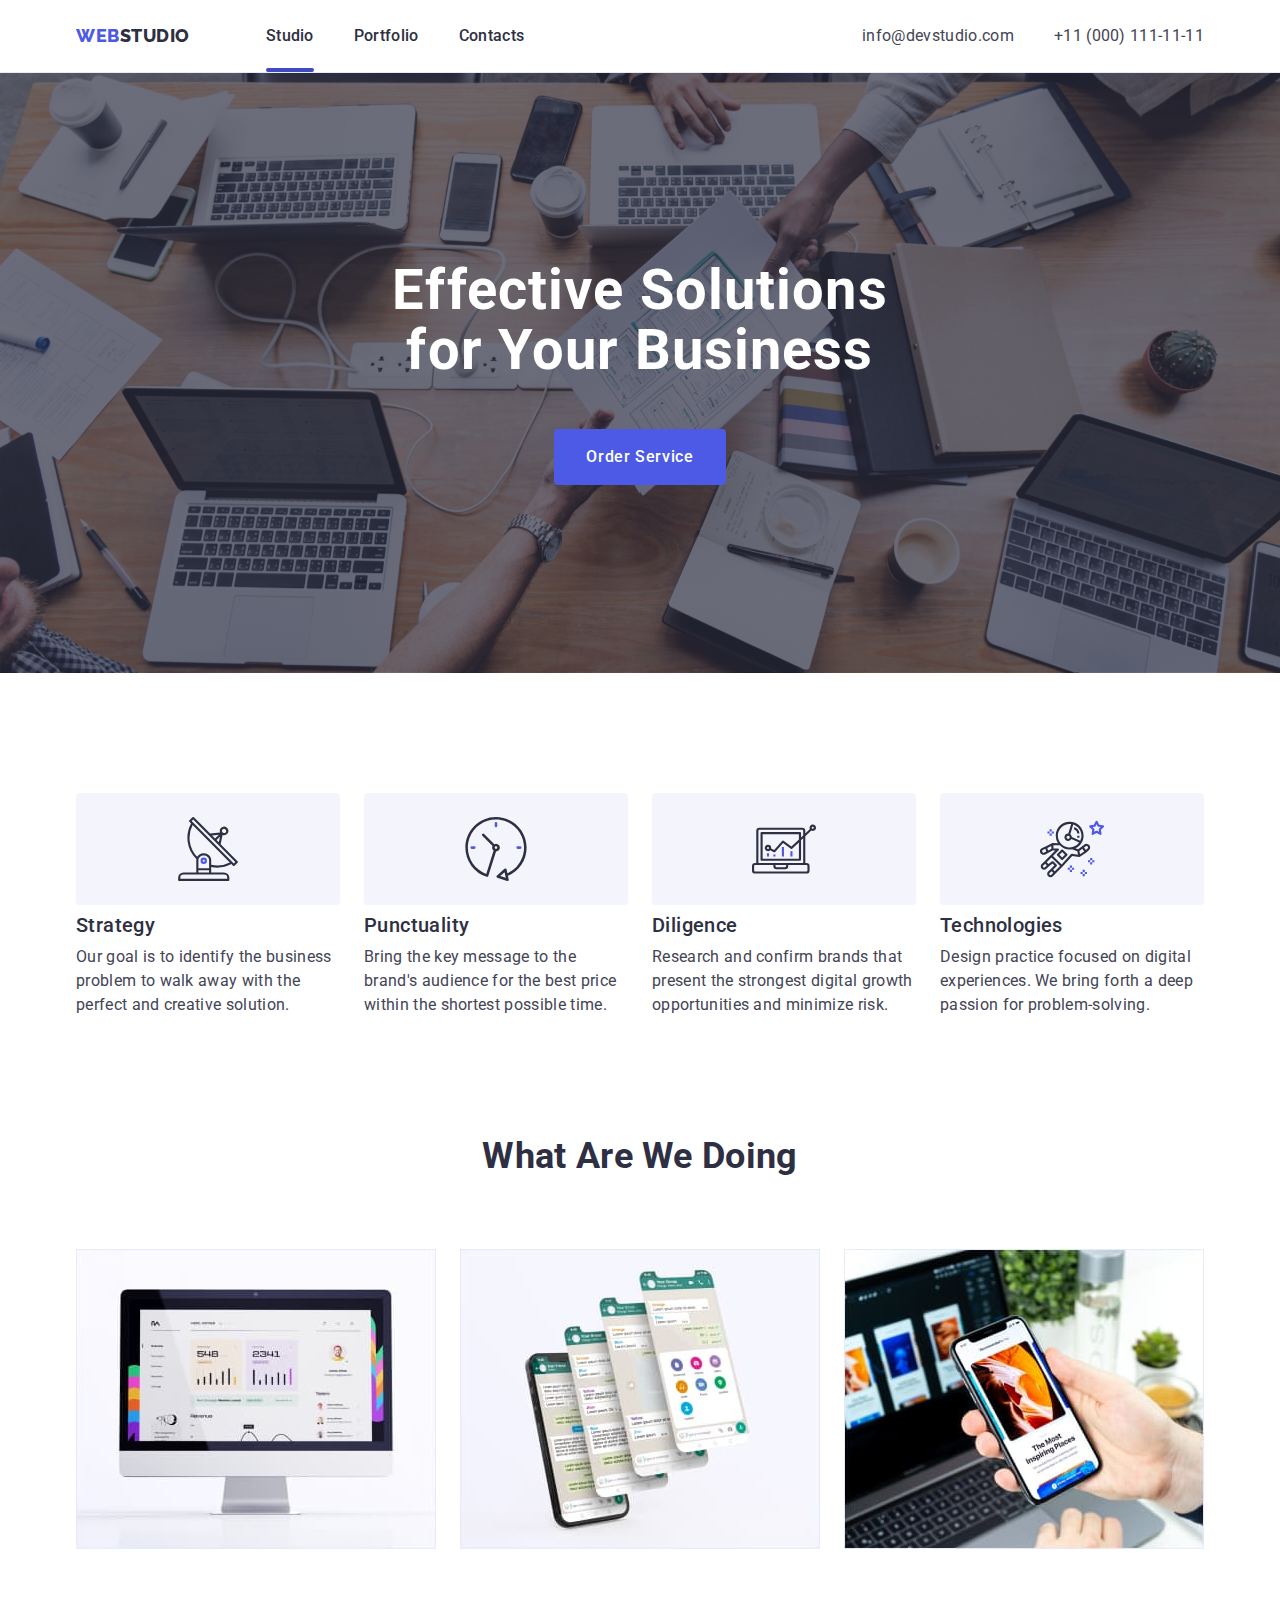
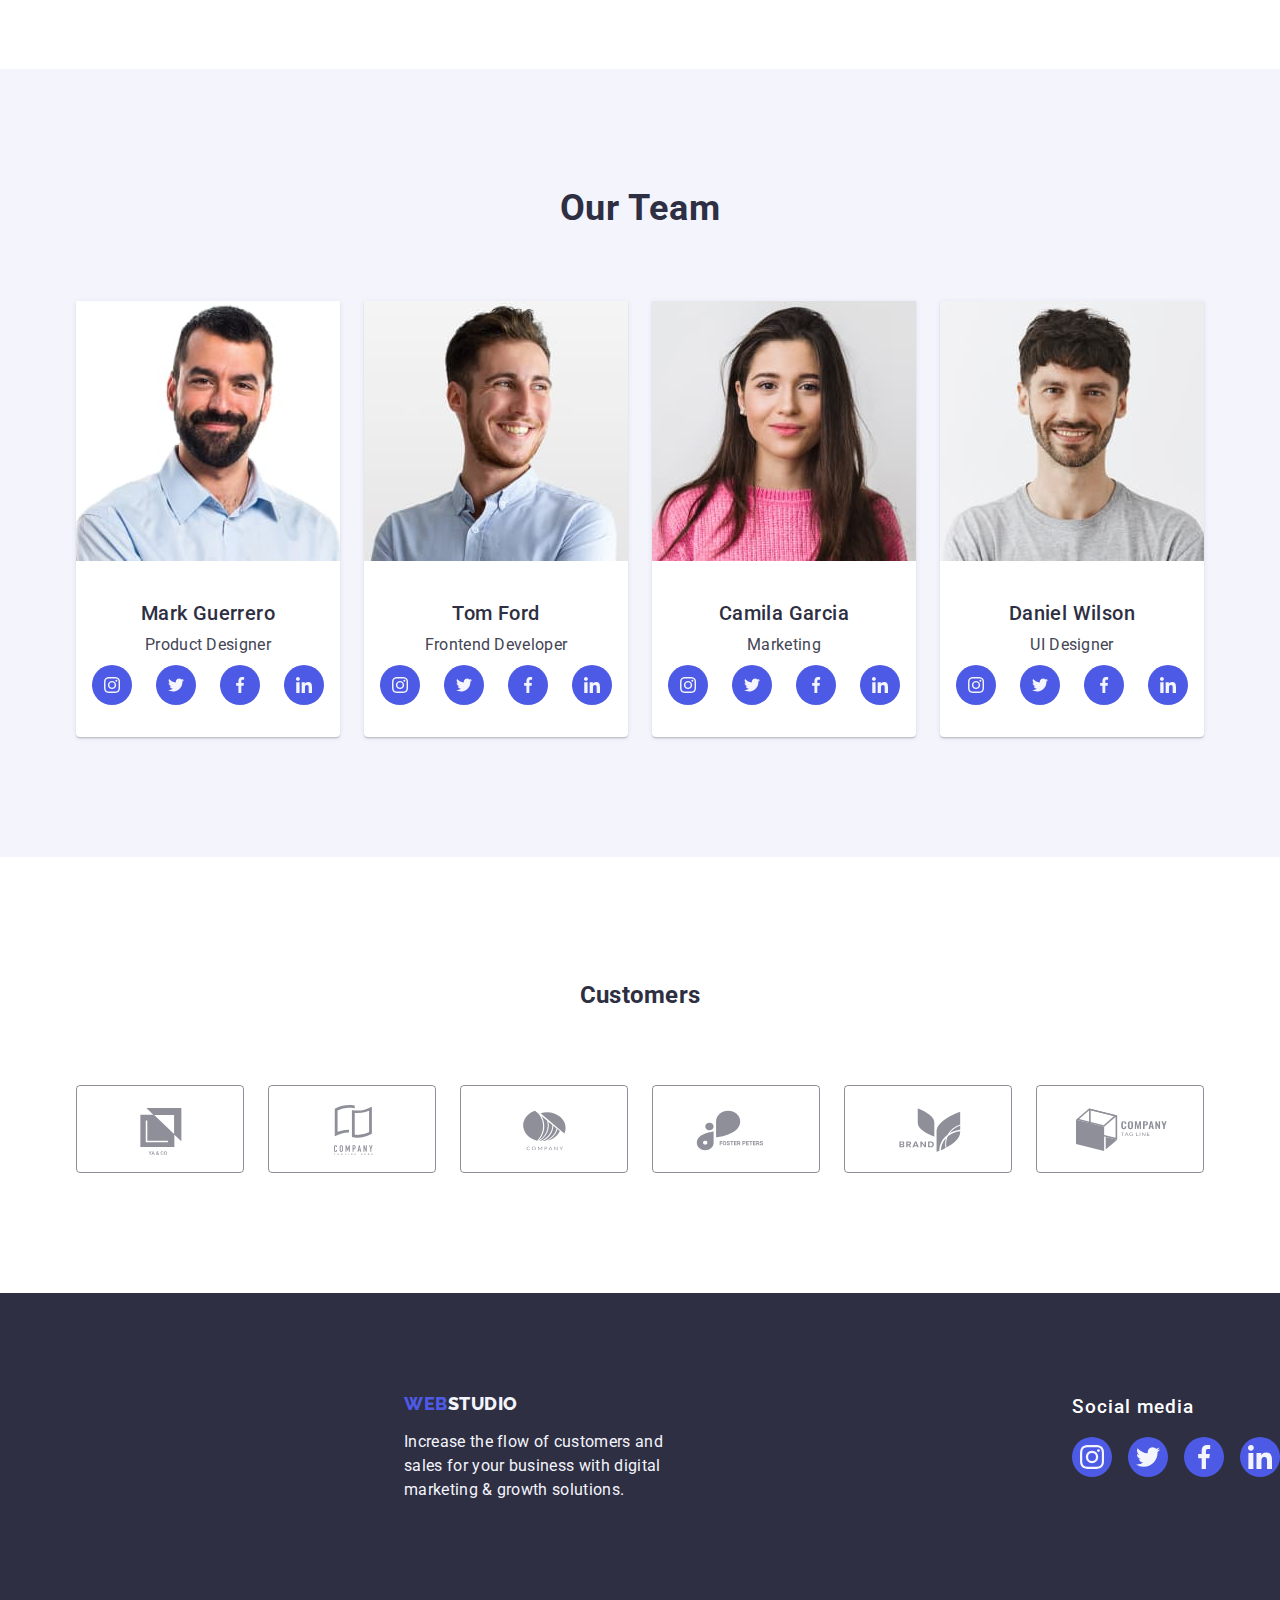
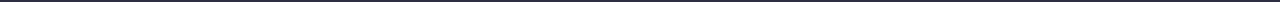
==== index.html @ 5b14f2aa "change px" ====
<!DOCTYPE html>
<html lang="en">
  <head>
    <meta charset="UTF-8" />
    <meta http-equiv="X-UA-Compatible" content="IE=edge" />
    <meta name="viewport" content="width=device-width, initial-scale=1.0" />
    <title>WebStudio</title>

    <!-- Fonts -->
    <link rel="preconnect" href="https://fonts.googleapis.com" />
    <link rel="preconnect" href="https://fonts.gstatic.com" crossorigin />
    <link
      href="https://fonts.googleapis.com/css2?family=Raleway:wght@800&family=Roboto:wght@400;500;700&display=swap"
      rel="stylesheet" />

    <!-- Normalize -->
    <link
      rel="stylesheet"
      href="https://cdn.jsdelivr.net/npm/modern-normalize@2.0.0/modern-normalize.min.css" />

    <!-- Styles -->
    <link rel="stylesheet" href="./css/slyles.css" />
  </head>
  <body>
    <!-- Header -->
    <header class="header">
      <div class="container header-container">
        <nav class="nav-container">
          <a class="link logo web logo-container" href="./index.html"
            >Web<span class="dark-studio">Studio</span></a
          >
          <ul class="list nav-list-container">
            <li>
              <a class="link nav-list active" href="./index.html">Studio</a>
            </li>
            <li>
              <a class="link nav-list" href="./portfolio.html">Portfolio</a>
            </li>
            <li><a class="link nav-list" href="">Contacts</a></li>
          </ul>
        </nav>
        <address class="adress">
          <ul class="list adress-container">
            <li>
              <a class="link adress-list" href="mailto:info@devstudio.com"
                >info@devstudio.com</a
              >
            </li>
            <li>
              <a class="link adress-list" href="tel:+110001111111"
                >+11 (000) 111-11-11</a
              >
            </li>
          </ul>
        </address>
      </div>
    </header>

    <main>
      <!-- Section hero -->
      <section class="hero">
        <div class="container">
          <h1 class="hero-title">Effective Solutions for Your Business</h1>
          <button class="hero-btn" type="button" data-modal-open>
            Order Service
          </button>
        </div>
      </section>

      <!-- Section future -->
      <section class="section">
        <div class="container">
          <h2 class="visually-hidden">Future</h2>
          <ul class="list card-future">
            <li class="card-future-item">
              <div class="future-container-icon">
                <svg class="future-icon" width="64px" height="64px">
                  <use href="./images/icons.svg#icon-antenna"></use>
                </svg>
              </div>
              <h3 class="title-section">Strategy</h3>
              <p class="text-future">
                Our goal is to identify the business problem to walk away with
                the perfect and creative solution.
              </p>
            </li>
            <li class="card-future-item">
              <div class="future-container-icon">
                <svg class="future-icon" width="64px" height="64px">
                  <use href="./images/icons.svg#icon-clock"></use>
                </svg>
              </div>
              <h3 class="title-section">Punctuality</h3>
              <p class="text-future">
                Bring the key message to the brand's audience for the best price
                within the shortest possible time.
              </p>
            </li>
            <li class="card-future-item">
              <div class="future-container-icon">
                <svg class="future-icon" width="64px" height="64px">
                  <use href="./images/icons.svg#icon-diagram"></use>
                </svg>
              </div>
              <h3 class="title-section">Diligence</h3>
              <p class="text-future">
                Research and confirm brands that present the strongest digital
                growth opportunities and minimize risk.
              </p>
            </li>
            <li class="card-future-item">
              <div class="future-container-icon">
                <svg class="future-icon" width="64px" height="64px">
                  <use href="./images/icons.svg#icon-astronaut"></use>
                </svg>
              </div>
              <h3 class="title-section">Technologies</h3>
              <p class="text-future">
                Design practice focused on digital experiences. We bring forth a
                deep passion for problem-solving.
              </p>
            </li>
          </ul>
        </div>
      </section>

      <!-- Section what are we doing-->
      <section class="section section-do">
        <div class="container">
          <h2 class="title-block">What are we doing</h2>
          <ul class="list card-do">
            <li class="card-do-item">
              <img
                src="./images/what/rectan.jpg"
                alt="Laptop"
                width="360"
                height="300" />
            </li>
            <li class="card-do-item">
              <img
                src="./images/what/phone.jpg"
                alt="Phone app"
                width="360"
                height="300" />
            </li>
            <li class="card-do-item">
              <img
                src="./images/what/sync.jpg"
                alt="Synchronization between phone and laptop"
                width="360"
                height="300" />
            </li>
          </ul>
        </div>
      </section>

      <!-- Section team -->
      <section class="team section">
        <div class="container">
          <h2 class="title-block title-team">Our Team</h2>
          <ul class="list list-team card-team">
            <li class="list-title card-team-item">
              <img
                src="./images/team/mark.jpg"
                alt="Mark Guerrero"
                width="264"
                height="260" />
              <div class="team-container">
                <h3 class="title-section title-team">Mark Guerrero</h3>
                <p class="text-team">Product Designer</p>
                <!-- Social block for section team -->
                <ul class="list-team-social list">
                  <li>
                    <a class="social-link link" href=""
                      ><svg class="social-icon" width="16px" height="16px">
                        <use
                          href="./images/icons.svg#icon-instagram"></use></svg
                    ></a>
                  </li>
                  <li>
                    <a class="social-link link" href=""
                      ><svg class="social-icon" width="16px" height="16px">
                        <use href="./images/icons.svg#icon-twitter"></use></svg
                    ></a>
                  </li>
                  <li>
                    <a class="social-link link" href=""
                      ><svg class="social-icon" width="16px" height="16px">
                        <use href="./images/icons.svg#icon-facebook"></use></svg
                    ></a>
                  </li>
                  <li>
                    <a class="social-link link" href=""
                      ><svg class="social-icon" width="16px" height="16px">
                        <use href="./images/icons.svg#icon-linkedin"></use></svg
                    ></a>
                  </li>
                </ul>
                <!-- End of cocial block -->
              </div>
            </li>
            <li class="list-title card-team-item">
              <img
                src="./images/team/tom.jpg"
                alt="Tom Ford"
                width="264"
                height="260" />
              <div class="team-container">
                <h3 class="title-section title-team">Tom Ford</h3>
                <p class="text-team">Frontend Developer</p>
                <ul class="list-team-social list">
                  <li>
                    <a class="social-link link" href=""
                      ><svg class="social-icon" width="16px" height="16px">
                        <use
                          href="./images/icons.svg#icon-instagram"></use></svg
                    ></a>
                  </li>
                  <li>
                    <a class="social-link link" href=""
                      ><svg class="social-icon" width="16px" height="16px">
                        <use href="./images/icons.svg#icon-twitter"></use></svg
                    ></a>
                  </li>
                  <li>
                    <a class="social-link link" href=""
                      ><svg class="social-icon" width="16px" height="16px">
                        <use href="./images/icons.svg#icon-facebook"></use></svg
                    ></a>
                  </li>
                  <li>
                    <a class="social-link link" href=""
                      ><svg class="social-icon" width="16px" height="16px">
                        <use href="./images/icons.svg#icon-linkedin"></use></svg
                    ></a>
                  </li>
                </ul>
              </div>
            </li>
            <li class="list-title card-team-item">
              <img
                src="./images/team/camila.jpg"
                alt="Camila Garcia"
                width="264"
                height="260" />
              <div class="team-container">
                <h3 class="title-section title-team">Camila Garcia</h3>
                <p class="text-team">Marketing</p>
                <ul class="list-team-social list">
                  <li>
                    <a class="social-link link" href=""
                      ><svg class="social-icon" width="16px" height="16px">
                        <use
                          href="./images/icons.svg#icon-instagram"></use></svg
                    ></a>
                  </li>
                  <li>
                    <a class="social-link link" href=""
                      ><svg class="social-icon" width="16px" height="16px">
                        <use href="./images/icons.svg#icon-twitter"></use></svg
                    ></a>
                  </li>
                  <li>
                    <a class="social-link link" href=""
                      ><svg class="social-icon" width="16px" height="16px">
                        <use href="./images/icons.svg#icon-facebook"></use></svg
                    ></a>
                  </li>
                  <li>
                    <a class="social-link link" href=""
                      ><svg class="social-icon" width="16px" height="16px">
                        <use href="./images/icons.svg#icon-linkedin"></use></svg
                    ></a>
                  </li>
                </ul>
              </div>
            </li>
            <li class="list-title card-team-item">
              <img
                src="./images/team/daniel.jpg"
                alt="Daniel Wilson"
                width="264"
                height="260" />
              <div class="team-container">
                <h3 class="title-section title-team">Daniel Wilson</h3>
                <p class="text-team">UI Designer</p>
                <ul class="list-team-social list">
                  <li>
                    <a class="social-link link" href=""
                      ><svg class="social-icon" width="16px" height="16px">
                        <use
                          href="./images/icons.svg#icon-instagram"></use></svg
                    ></a>
                  </li>
                  <li>
                    <a class="social-link link" href=""
                      ><svg class="social-icon" width="16px" height="16px">
                        <use href="./images/icons.svg#icon-twitter"></use></svg
                    ></a>
                  </li>
                  <li>
                    <a class="social-link link" href=""
                      ><svg class="social-icon" width="16px" height="16px">
                        <use href="./images/icons.svg#icon-facebook"></use></svg
                    ></a>
                  </li>
                  <li>
                    <a class="social-link link" href=""
                      ><svg class="social-icon" width="16px" height="16px">
                        <use href="./images/icons.svg#icon-linkedin"></use></svg
                    ></a>
                  </li>
                </ul>
              </div>
            </li>
          </ul>
        </div>
      </section>

      <!-- Section costumers -->
      <section class="section">
        <div class="container">
          <h2 class="title-costumers">Customers</h2>
          <ul class="list-costumers list">
            <li class="costumers-item">
              <a class="costumers-link" href=""
                ><svg class="costumers-icon" width="104" height="56">
                  <use href="./images/icons.svg#icon-logo-1"></use>
                </svg>
              </a>
            </li>
            <li class="costumers-item">
              <a class="costumers-link" href=""
                ><svg class="costumers-icon" width="104px" height="54px">
                  <use href="./images/icons.svg#icon-logo-2"></use>
                </svg>
              </a>
            </li>
            <li class="costumers-item">
              <a class="costumers-link" href=""
                ><svg class="costumers-icon" width="104px" height="54px">
                  <use href="./images/icons.svg#icon-logo-3"></use>
                </svg>
              </a>
            </li>
            <li class="costumers-item">
              <a class="costumers-link" href=""
                ><svg class="costumers-icon" width="104px" height="54px">
                  <use href="./images/icons.svg#icon-logo-4"></use>
                </svg>
              </a>
            </li>
            <li class="costumers-item">
              <a class="costumers-link" href=""
                ><svg class="costumers-icon" width="104px" height="54px">
                  <use href="./images/icons.svg#icon-logo-5"></use>
                </svg>
              </a>
            </li>
            <li class="costumers-item">
              <a class="costumers-link" href=""
                ><svg class="costumers-icon" width="104px" height="54px">
                  <use href="./images/icons.svg#icon-logo-6"></use>
                </svg>
              </a>
            </li>
          </ul>
        </div>
      </section>
    </main>

    <!-- Footer -->
    <footer class="footer">
      <div class="container footer-container">
        <div class="container-nav-footer">
          <a class="link logo web logo-footer" href="./index.html"
            >Web<span class="light-studio">Studio</span></a
          >
          <p class="text-footer">
            Increase the flow of customers and sales for your business with
            digital marketing & growth solutions.
          </p>
        </div>
      </div>
      <div class="social-container">
        <h3 class="text-footer-social">Social media</h3>
        <ul class="footer-social list">
          <li>
            <a class="social-link-footer link" href=""
              ><svg class="social-icon" width="24px" height="24px">
                <use href="./images/icons.svg#icon-instagram"></use></svg
            ></a>
          </li>
          <li>
            <a class="social-link-footer link" href=""
              ><svg class="social-icon" width="24px" height="24px">
                <use href="./images/icons.svg#icon-twitter"></use></svg
            ></a>
          </li>
          <li>
            <a class="social-link-footer link" href=""
              ><svg class="social-icon" width="24px" height="24px">
                <use href="./images/icons.svg#icon-facebook"></use></svg
            ></a>
          </li>
          <li>
            <a class="social-link-footer link" href=""
              ><svg class="social-icon" width="24px" height="24px">
                <use href="./images/icons.svg#icon-linkedin"></use></svg
            ></a>
          </li>
        </ul>
      </div>
    </footer>

    <!-- Modal -->
    <div class="backdrop is-hidden" data-modal>
      <div class="modal">
        <button type="button" class="modal-btn-cl" data-modal-close>
          <svg class="modal-icon" width="24px" height="24px">
            <use
              href="./images/icons.svg#icon-close-black"
              class="icon-par"></use>
          </svg>
        </button>
        <ul>
          <li>
            <p>Name</p>
          </li>
          <li>
            <button class="input btn-name-modal">
              <svg class="modal-name-icon" width="18px" height="18px">
                <use href="./images/icons.svg#icon-person-black"></use>
              </svg>
            </button>
          </li>
        </ul>
      </div>
    </div>

    <script src="./js/modal.js"></script>
  </body>
</html>
---- css/slyles.css ----
/**
  |============================
  | General styles
  |============================
*/
:root {
  --bgcl-general: #ffffff;
  --popular-text-cl: #434455;
  --btn-cl: #4d5ae5;
  --btn-bg-cl: #f4f4fd;
  --title-cl: #2e2f42;
  --btn-cl-border: #e7e9fc;
}

body {
  font-family: "Roboto", sans-serif;
  font-style: normal;
  font-weight: 400;
  font-size: 16px;
  line-height: 1.5;
  background-color: var(--bgcl-general);
  letter-spacing: 0.02em;
  color: var(--popular-text-cl);
}
img {
  display: block;
  max-width: 100%;
  height: auto;
}
ul {
  padding-left: 0;
  margin: 0;
}
h1,
h2,
h3,
h4,
h5,
h6,
p {
  margin: 0;
}
.visually-hidden {
  position: absolute;
  width: 1px;
  height: 1px;
  margin: -1px;
  border: 0;
  padding: 0;

  white-space: nowrap;
  clip-path: inset(100%);
  clip: rect(0 0 0 0);
  overflow: hidden;
}

.title-block {
  font-weight: 700;
  font-size: 36px;
  line-height: 1.11;
  text-align: center;
  color: var(--title-cl);
}

.title-section {
  font-weight: 500;
  font-size: 20px;
  line-height: 1.2;
  letter-spacing: 0.02em;
  color: var(--title-cl);
  margin: 0;
}

.link {
  text-decoration: none;
}

.list {
  list-style: none;
}

.logo {
  font-family: "Raleway", sans-serif;
  font-weight: 800;
  font-size: 18px;
  line-height: 1.17;
  letter-spacing: 0.03em;
  text-transform: uppercase;
}

.container {
  width: 1158px;
  margin: 0 auto;
  padding: 0 15px;
}
.section {
  padding-top: 120px;
  padding-bottom: 120px;
}

/**
  |============================
  | Header styles
  |============================
*/

.header {
  border-bottom: 1px solid #e7e9fc;
  box-shadow: 0px 2px 1px rgba(46, 47, 66, 0.08),
    0px 1px 1px rgba(46, 47, 66, 0.16), 0px 1px 6px rgba(46, 47, 66, 0.08);
}

.web {
  color: #4d5ae5;
}

.dark-studio {
  color: #2e2f42;
}

.nav-list {
  position: relative;
  font-weight: 500;
  font-size: 16px;
  line-height: 1.5;
  letter-spacing: 0.02em;
  color: #2e2f42;
  display: block;
  padding-top: 24px;
  padding-bottom: 24px;
}
.nav-list.active::after {
  content: "";
  position: absolute;
  bottom: 0;
  left: 0;
  display: block;
  width: 100%;
  height: 4px;
  background-color: #404bbf;
  border-radius: 2px;
}

.nav-list:hover,
.nav-list:focus {
  ransition-duration: 250ms;
  transition-timing-function: cubic-bezier(0.4, 0, 0.2, 1);
  color: #404bbf;
}
.adress {
  font-style: normal;
  font-size: 16px;
  line-height: 1.5;
  letter-spacing: 0.02em;
}

.adress-list {
  color: #434455;
  display: block;
  padding-top: 24px;
  padding-bottom: 24px;
}

.adress-list:hover,
.adress-list:focus {
  transition-duration: 250ms;
  transition-timing-function: cubic-bezier(0.4, 0, 0.2, 1);
  color: #404bbf;
}

.header-container {
  display: flex;
  align-items: center;
  justify-content: space-between;
}
.nav-container {
  display: flex;
  align-items: center;
}
.nav-list-container {
  display: flex;
  align-items: center;
  gap: 40px;
}

.adress-container {
  display: flex;
  align-items: center;
  gap: 40px;
}
.logo-container {
  margin-right: 76px;
}

/**
  |============================
  | Styles section hero
  |============================
*/
.hero {
  /* max-width: 1440px; */
  background-color: #2e2f42;
  padding-top: 188px;
  padding-bottom: 188px;
  max-width: 1440px;
  background-position: center;

  background-image: linear-gradient(
      rgba(46, 47, 66, 0.7),
      rgba(46, 47, 66, 0.7)
    ),
    url(../images/hero/people-office\ 1.png);

  background-repeat: no-repeat;
  background-size: cover;
}
.hero-title {
  font-weight: 700;
  font-size: 56px;
  line-height: 1.07;
  text-align: center;
  letter-spacing: 0.02em;
  color: #ffffff;
  max-width: 496px;
  margin: 0 auto;
  margin-bottom: 48px;
}
.hero-btn {
  font-family: "Roboto", sans-serif;
  color: #ffffff;
  font-weight: 500;
  font-size: 16px;
  line-height: 1.5;
  letter-spacing: 0.04em;
  background-color: #4d5ae5;
  min-width: 169px;
  min-height: 56px;
  padding: 16px 32px;
  display: block;
  margin: 0 auto;
  border: none;
  border-radius: 4px;
  cursor: pointer;
}

.hero-btn:hover,
.hero-btn:focus {
  transition: background-color #404bbf 250ms ubic-bezier(0.4, 0, 0.2, 1);

  cursor: pointer;
}

/**
  |============================
  | Styles future
  |============================
*/

.text-future {
  letter-spacing: 0.02em;
  margin: 0 auto;
  padding: 0 auto;
}
.title-section {
  margin-top: 8px;
  margin-bottom: 8px;
}
.card-future {
  display: flex;
  gap: 24px;
}
.card-future-item {
  flex-basis: calc((100% - 3 * 24px) / 4);
}
.future-container-icon {
  display: flex;
  align-items: center;
  justify-content: center;
  width: 264px;
  height: 112px;
  background-color: #f4f4fd;
  border-radius: 4px;
}

/**
  |============================
  | What doing
  |============================
*/
.title-block {
  text-transform: capitalize;
  margin-bottom: 72px;
}

.card-do {
  display: flex;
  gap: 24px;
}
.card-do-item {
  flex-basis: calc((100% - 2 * 24px) / 3);
}

.section-do {
  padding-top: 0;
}

/**
  |============================
  | Styles section team
  |============================
*/
.team {
  background-color: #f4f4fd;
}
.title-team {
  letter-spacing: 0.02em;
  text-align: center;
  text-transform: capitalize;
}
.text-team {
  text-align: center;
  margin-bottom: 8px;
}

.list-title {
  background-color: #ffffff;
}

.card-team {
  display: flex;
  gap: 24px;
}

.card-team-item {
  flex-basis: calc((100% - 3 * 24px) / 4);
  border-radius: 0 0 4px 4px;
  box-shadow: 0px 2px 1px 0px rgba(46, 47, 66, 0.08),
    0px 1px 1px 0px rgba(46, 47, 66, 0.16),
    0px 1px 6px 0px rgba(46, 47, 66, 0.08);
}

.team-container {
  padding: 32px 16px;
}

.list-team-social {
  display: flex;
  gap: 24px;
  justify-content: center;
}

.social-link {
  display: flex;
  width: 40px;
  height: 40px;
  justify-content: center;
  align-items: center;
  background-color: #4d5ae5;
  border-radius: 50%;
}

.social-link:hover,
.social-link:focus {
  transition-duration: 250ms;
  transition-timing-function: cubic-bezier(0.4, 0, 0.2, 1);
  background-color: #404bbf;
}
.social-icon {
  fill: #f4f4fd;
}

/**
  |============================
  | Styles costumers
  |============================
*/

.list-costumers {
  display: flex;
  justify-content: center;

  gap: 24px;
}

.costumers-link {
  display: flex;
  width: 168px;
  height: 88px;
  justify-content: center;
  align-items: center;
  border: 1px solid #8e8f99;
  border-radius: 4px;
}
.costumers-item {
}
.costumers-link:hover {
  border: 1px solid #404bbf;
}
.costumers-link:hover .costumers-icon,
.costumers-link:focus .costumers-icon {
  transition-duration: 250ms;
  transition-timing-function: cubic-bezier(0.4, 0, 0.2, 1);
  fill: #404bbf;
}
.costumers-icon {
  fill: #8e8f99;
}
.title-costumers {
  color: #2e2f42;

  text-align: center;
  margin-bottom: 72px;
}
/**
  |============================
  | Styles footer
  |============================
*/
.footer {
  display: flex;
  background-color: #2e2f42;
  padding: 100px 0;
}

.light-studio {
  color: #f4f4fd;
}

.text-footer {
  color: #f4f4fd;
  width: 264px;
}

.logo-footer {
  display: inline-block;
  margin-bottom: 16px;
}
.footer-social {
  display: flex;
}
.container-nav-footer {
  margin: 0 auto;
}

.footer-container {
  display: flex;
  margin: 0;
}

.footer-social {
  display: flex;
  gap: 16px;
  justify-content: center;
}

.social-link-footer {
  display: flex;
  width: 40px;
  height: 40px;
  justify-content: center;
  align-items: center;
  background-color: #4d5ae5;
  border-radius: 50%;
}
.text-footer-social {
  font-weight: 500;
  letter-spacing: 0.05em;
  color: #fff;
  margin-bottom: 16px;
}

.social-link-footer:hover,
.social-link-footer:focus {
  transition-duration: 250ms;
  transition-timing-function: cubic-bezier(0.4, 0, 0.2, 1);
  background-color: #31d0aa;
}
.social-icon {
  fill: #f4f4fd;
}

/**
  |============================
  | Styles portfolio
  |============================
*/

.portfolio-btn {
  font-family: "Roboto", sans-serif;
  color: var(--btn-cl);
  font-weight: 500;
  font-size: 16px;
  line-height: 1.5;
  letter-spacing: 0.04em;
  background-color: var(--btn-bg-cl);
  border: 1px solid var(--btn-cl-border);
  border-radius: 4px;
}

.portfolio-btn:hover,
.portfolio-btn:focus {
  color: #ffffff;
  background-color: #404bbf;
  cursor: pointer;
  border: 1px solid transparent;
  box-shadow: 0px 2px 2px 0px rgba(0, 0, 0, 0.12),
    0px 2px 1px 0px rgba(0, 0, 0, 0.08), 0px 3px 1px 0px rgba(0, 0, 0, 0.1);
  transition-duration: 250ms;
  transition-timing-function: cubic-bezier(0.4, 0, 0.2, 1);
}

.portfolio-title {
  font-family: "Roboto", sans-serif;
  color: var(--title-cl);
  font-weight: 500;
  font-size: 20px;
  line-height: 1.2;
  letter-spacing: 0.02em;
}

.portfolio-text {
  font-family: "Roboto", sans-serif;
  font-style: normal;
  font-weight: 400;
  font-size: 16px;
  line-height: 1.5;
  letter-spacing: 0.02em;
  color: var(--popular-text-cl);
}

.section-portfolio {
  padding-top: 96px;
  padding-bottom: 120px;
}

.btn-container-port {
  display: flex;
  gap: 24px;
  justify-content: center;
  margin-bottom: 72px;
}

.portfolio-btn-item {
  padding: 12px 24px;
}
.works-container {
  display: flex;
  flex-wrap: wrap;
  column-gap: 24px;
  row-gap: 48px;
}

.list-works-item {
  flex-basis: calc((100% - 2 * 24px) / 3);
}

.protfolio-works {
  padding: 32px 16px;
  border: 1px solid #e7e9fc;
  border-top: none;
}
/* Overlay */

.overlay {
  position: absolute;
  top: 0;
  left: 0;
  width: 100%;
  height: 100%;
  background-color: #4d5ae5;
  transform: translateY(100%);
  transition: transform 250ms;
}
.thumb-img {
  position: relative;
  overflow: hidden;
}
.overlay-text {
  color: #f4f4fd;
  letter-spacing: 0.6;
  padding-left: 32px;
  padding-right: 32px;
  padding-top: 40px;
  padding-bottom: 164px;
}
.list-works-item:hover .overlay {
  transform: translateY(0);
}
.list-works-item:hover,
.list-works-item:focus {
  box-shadow: 0px 2px 1px 0px rgba(46, 47, 66, 0.08),
    0px 1px 1px 0px rgba(46, 47, 66, 0.16),
    0px 1px 6px 0px rgba(46, 47, 66, 0.08);
  transition-duration: 250ms;
  transition-timing-function: cubic-bezier(0.4, 0, 0.2, 1);
}

/**
  |============================
  | Modal icon styles
  |============================
*/

.backdrop {
  position: fixed;
  top: 0;
  left: 0;
  width: 100%;
  height: 100%;
  background-color: rgba(46, 47, 66, 0.7);
  transition: opacity 250ms ease-out, visibility 250ms ease-out;
}
.backdrop.is-hidden {
  opacity: 0;
  visibility: hidden;
  pointer-events: none;
}
.backdrop.is-hidden .modal {
  opacity: 0;
  transform: translateX(-50%) translateY(-70%);
}
.modal {
  position: absolute;
  top: 50%;
  left: 50%;
  transform: translateX(-50%) translateY(-50%);
  width: 408px;
  height: 584px;
  background-color: #fff;
  border-radius: 4px;
  transition: opacity 250ms ease-out, transform 250ms ease-out;
}
.modal-icon {
  border: 1px solid rgba(0, 0, 0, 0.1);
  background: var(--cornflower, #e7e9fc);
}

.modal-btn-cl {
  display: flex;
  align-items: center;
  justify-content: center;
  position: absolute;
  top: 24px;
  right: 24px;
  background-color: transparent;
  width: 24px;
  height: 24px;
  padding: 0;
  border: none;
  border-radius: 24px;
}

.btn-name-modal {
  width: 360px;
  height: 40px;
  border-radius: 4px;
  border: 1px solid var(--navyblue-modal, rgba(46, 47, 66, 0.4));
}
.btn-name-modal {
  background-color: transparent;
}
.modal-name-icon {
  top: 0;
  left: 0;
}
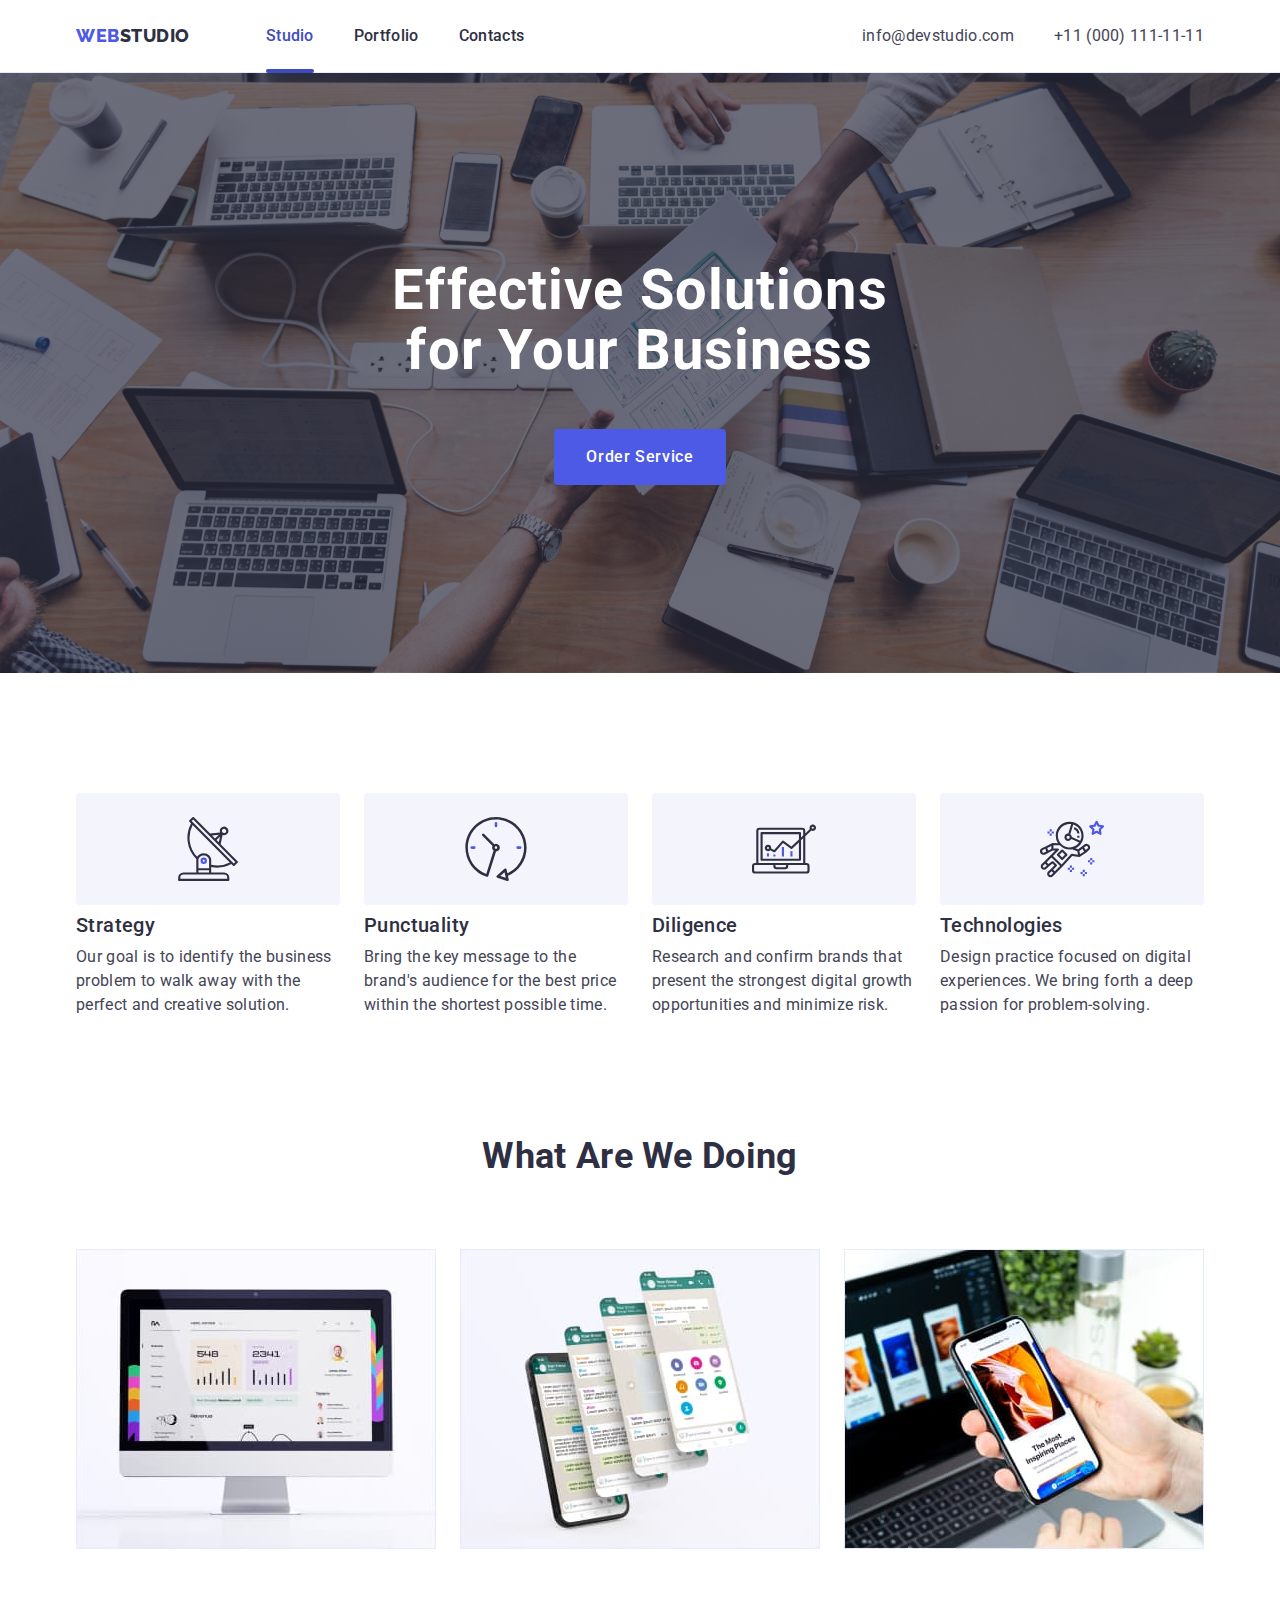
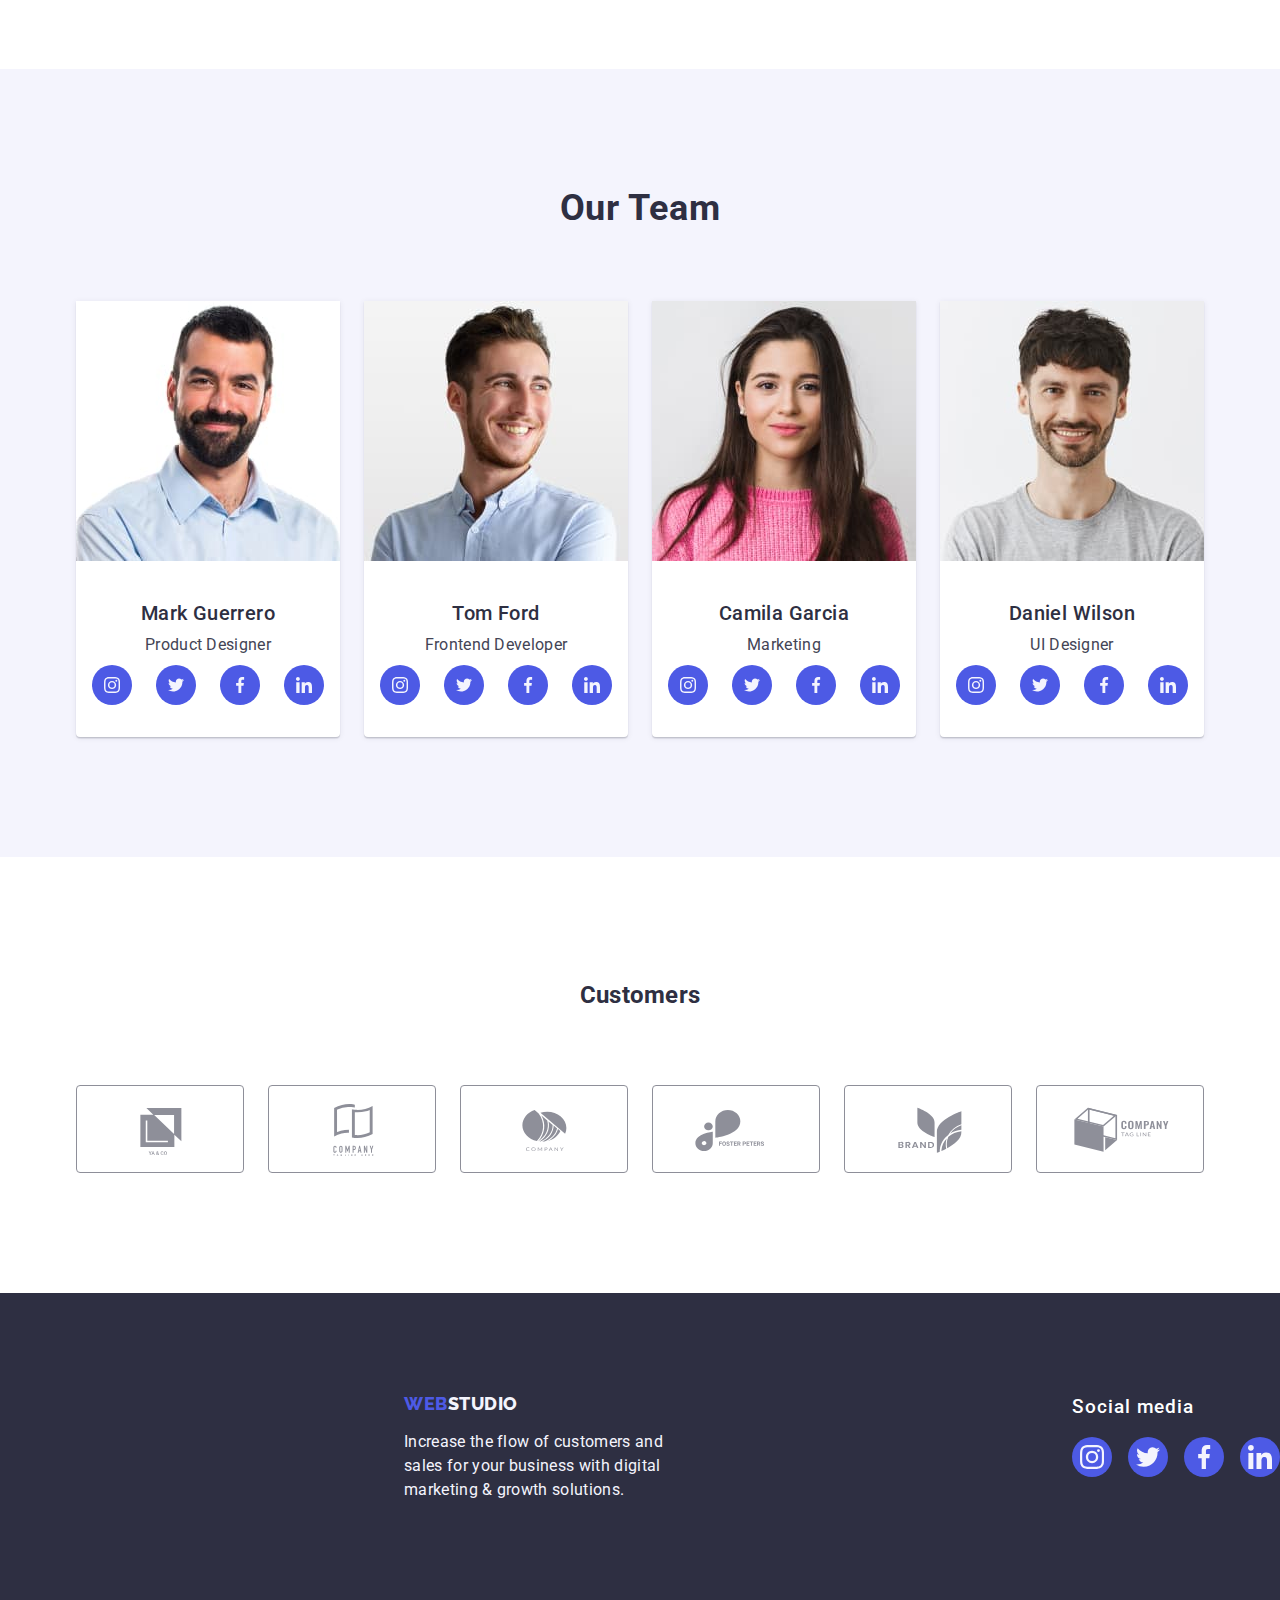
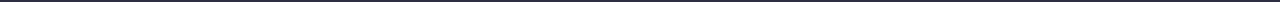
==== commit 05527802: "header" ====
--- a/index.html
+++ b/index.html
@@ -74,7 +74,7 @@
           <ul class="list card-future">
             <li class="card-future-item">
               <div class="future-container-icon">
-                <svg class="future-icon" width="64px" height="64px">
+                <svg class="future-icon" width="64" height="64">
                   <use href="./images/icons.svg#icon-antenna"></use>
                 </svg>
               </div>
@@ -86,7 +86,7 @@
             </li>
             <li class="card-future-item">
               <div class="future-container-icon">
-                <svg class="future-icon" width="64px" height="64px">
+                <svg class="future-icon" width="64" height="64">
                   <use href="./images/icons.svg#icon-clock"></use>
                 </svg>
               </div>
@@ -98,7 +98,7 @@
             </li>
             <li class="card-future-item">
               <div class="future-container-icon">
-                <svg class="future-icon" width="64px" height="64px">
+                <svg class="future-icon" width="64" height="64">
                   <use href="./images/icons.svg#icon-diagram"></use>
                 </svg>
               </div>
@@ -110,7 +110,7 @@
             </li>
             <li class="card-future-item">
               <div class="future-container-icon">
-                <svg class="future-icon" width="64px" height="64px">
+                <svg class="future-icon" width="64" height="64">
                   <use href="./images/icons.svg#icon-astronaut"></use>
                 </svg>
               </div>
@@ -331,35 +331,35 @@
             </li>
             <li class="costumers-item">
               <a class="costumers-link" href=""
-                ><svg class="costumers-icon" width="104px" height="54px">
+                ><svg class="costumers-icon" width="104" height="56">
                   <use href="./images/icons.svg#icon-logo-2"></use>
                 </svg>
               </a>
             </li>
             <li class="costumers-item">
               <a class="costumers-link" href=""
-                ><svg class="costumers-icon" width="104px" height="54px">
+                ><svg class="costumers-icon" width="104" height="56">
                   <use href="./images/icons.svg#icon-logo-3"></use>
                 </svg>
               </a>
             </li>
             <li class="costumers-item">
               <a class="costumers-link" href=""
-                ><svg class="costumers-icon" width="104px" height="54px">
+                ><svg class="costumers-icon" width="104" height="56">
                   <use href="./images/icons.svg#icon-logo-4"></use>
                 </svg>
               </a>
             </li>
             <li class="costumers-item">
               <a class="costumers-link" href=""
-                ><svg class="costumers-icon" width="104px" height="54px">
+                ><svg class="costumers-icon" width="104" height="56">
                   <use href="./images/icons.svg#icon-logo-5"></use>
                 </svg>
               </a>
             </li>
             <li class="costumers-item">
               <a class="costumers-link" href=""
-                ><svg class="costumers-icon" width="104px" height="54px">
+                ><svg class="costumers-icon" width="104" height="56">
                   <use href="./images/icons.svg#icon-logo-6"></use>
                 </svg>
               </a>
--- a/css/slyles.css
+++ b/css/slyles.css
@@ -139,6 +139,10 @@
   height: 4px;
   background-color: #404bbf;
   border-radius: 2px;
+  bottom: -1px;
+}
+.active {
+  color: #404bbf;
 }
 
 .nav-list:hover,
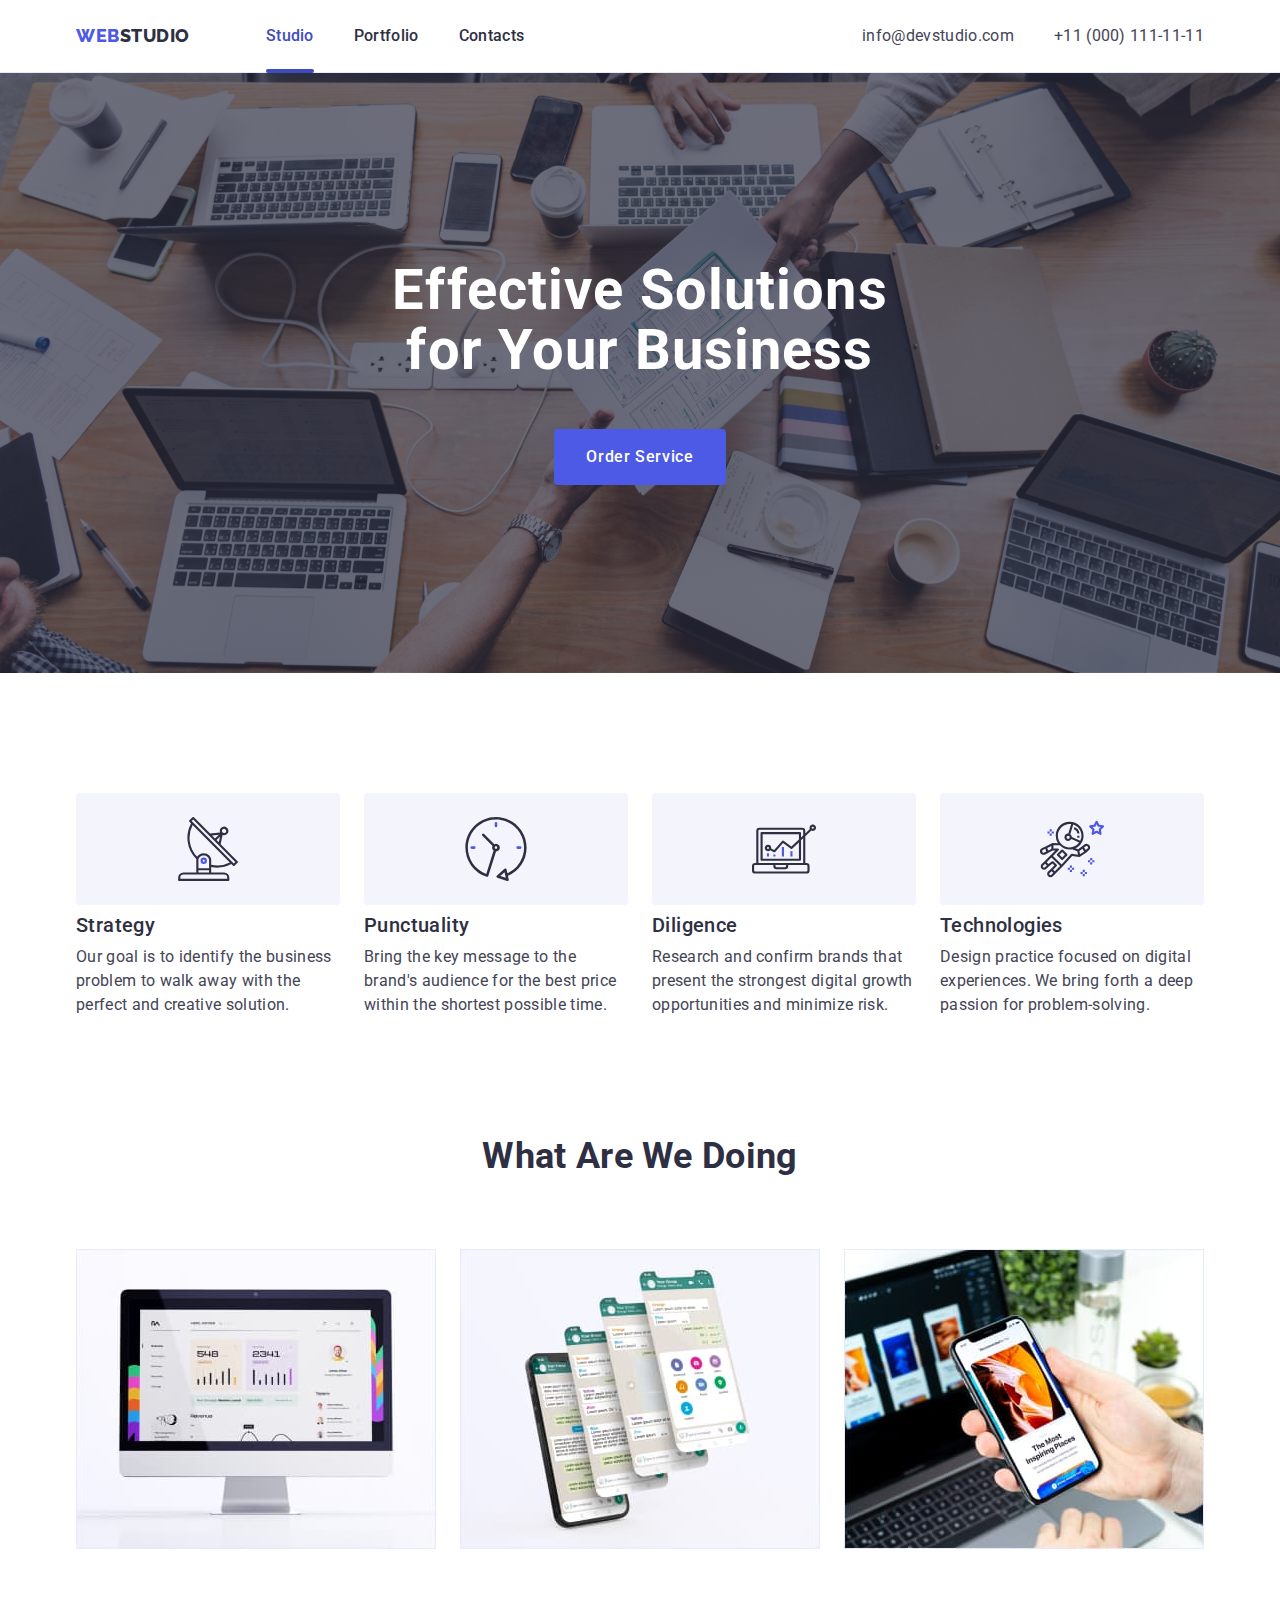
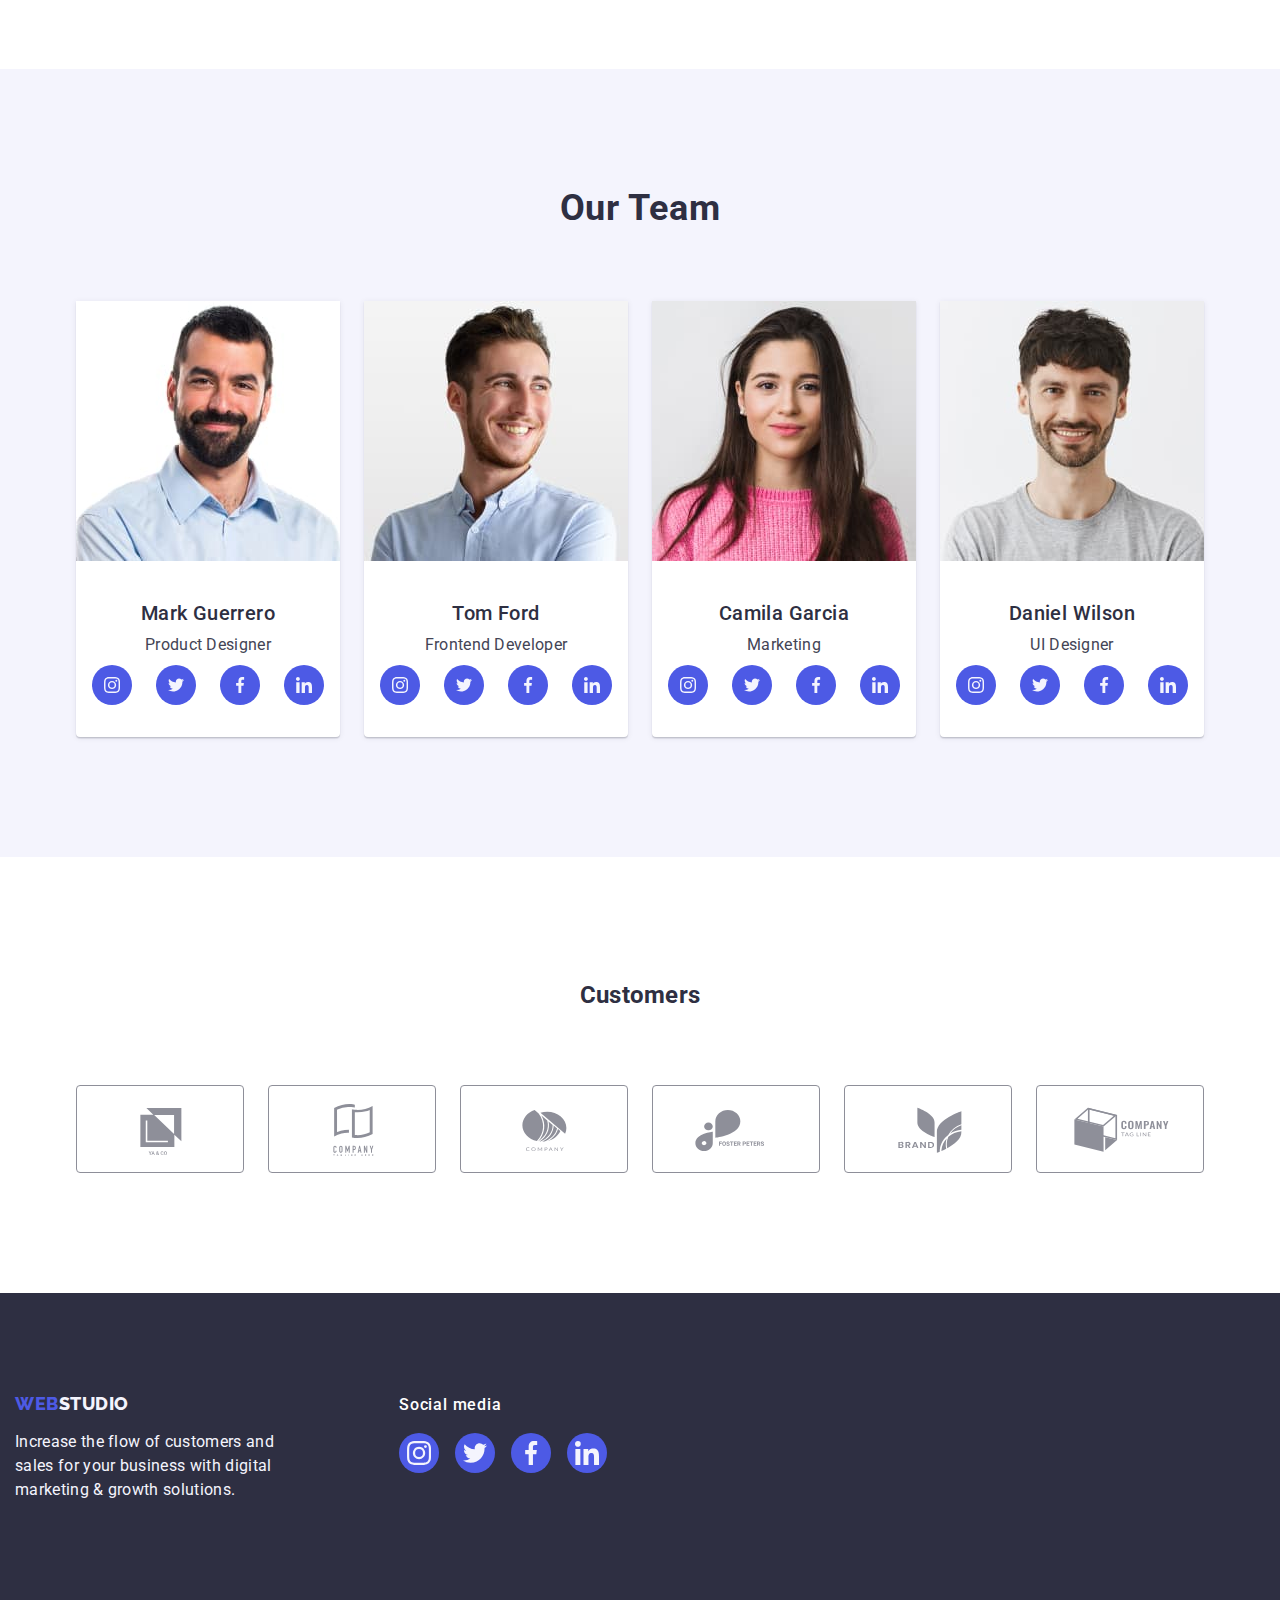
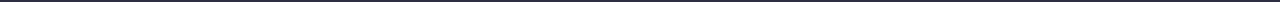
==== commit 6dd16273: "footer" ====
--- a/index.html
+++ b/index.html
@@ -172,26 +172,26 @@
                 <ul class="list-team-social list">
                   <li>
                     <a class="social-link link" href=""
-                      ><svg class="social-icon" width="16px" height="16px">
+                      ><svg class="social-icon" width="16" height="16">
                         <use
                           href="./images/icons.svg#icon-instagram"></use></svg
                     ></a>
                   </li>
                   <li>
                     <a class="social-link link" href=""
-                      ><svg class="social-icon" width="16px" height="16px">
+                      ><svg class="social-icon" width="16" height="16">
                         <use href="./images/icons.svg#icon-twitter"></use></svg
                     ></a>
                   </li>
                   <li>
                     <a class="social-link link" href=""
-                      ><svg class="social-icon" width="16px" height="16px">
+                      ><svg class="social-icon" width="16" height="16">
                         <use href="./images/icons.svg#icon-facebook"></use></svg
                     ></a>
                   </li>
                   <li>
                     <a class="social-link link" href=""
-                      ><svg class="social-icon" width="16px" height="16px">
+                      ><svg class="social-icon" width="16" height="16">
                         <use href="./images/icons.svg#icon-linkedin"></use></svg
                     ></a>
                   </li>
@@ -381,35 +381,35 @@
             digital marketing & growth solutions.
           </p>
         </div>
-      </div>
-      <div class="social-container">
-        <h3 class="text-footer-social">Social media</h3>
-        <ul class="footer-social list">
-          <li>
-            <a class="social-link-footer link" href=""
-              ><svg class="social-icon" width="24px" height="24px">
-                <use href="./images/icons.svg#icon-instagram"></use></svg
-            ></a>
-          </li>
-          <li>
-            <a class="social-link-footer link" href=""
-              ><svg class="social-icon" width="24px" height="24px">
-                <use href="./images/icons.svg#icon-twitter"></use></svg
-            ></a>
-          </li>
-          <li>
-            <a class="social-link-footer link" href=""
-              ><svg class="social-icon" width="24px" height="24px">
-                <use href="./images/icons.svg#icon-facebook"></use></svg
-            ></a>
-          </li>
-          <li>
-            <a class="social-link-footer link" href=""
-              ><svg class="social-icon" width="24px" height="24px">
-                <use href="./images/icons.svg#icon-linkedin"></use></svg
-            ></a>
-          </li>
-        </ul>
+        <div class="social-container">
+          <p class="text-footer-social">Social media</p>
+          <ul class="footer-social list">
+            <li>
+              <a class="social-link-footer link" href=""
+                ><svg class="social-icon" width="24px" height="24px">
+                  <use href="./images/icons.svg#icon-instagram"></use></svg
+              ></a>
+            </li>
+            <li>
+              <a class="social-link-footer link" href=""
+                ><svg class="social-icon" width="24px" height="24px">
+                  <use href="./images/icons.svg#icon-twitter"></use></svg
+              ></a>
+            </li>
+            <li>
+              <a class="social-link-footer link" href=""
+                ><svg class="social-icon" width="24px" height="24px">
+                  <use href="./images/icons.svg#icon-facebook"></use></svg
+              ></a>
+            </li>
+            <li>
+              <a class="social-link-footer link" href=""
+                ><svg class="social-icon" width="24px" height="24px">
+                  <use href="./images/icons.svg#icon-linkedin"></use></svg
+              ></a>
+            </li>
+          </ul>
+        </div>
       </div>
     </footer>
 
--- a/css/slyles.css
+++ b/css/slyles.css
@@ -245,11 +245,12 @@
   border: none;
   border-radius: 4px;
   cursor: pointer;
+  transition: background-color 250ms cubic-bezier(0.4, 0, 0.2, 1);
 }
 
 .hero-btn:hover,
 .hero-btn:focus {
-  transition: background-color #404bbf 250ms ubic-bezier(0.4, 0, 0.2, 1);
+  background-color: #404bbf;
 
   cursor: pointer;
 }
@@ -344,7 +345,7 @@
 }
 
 .team-container {
-  padding: 32px 16px;
+  padding: 32px 0;
 }
 
 .list-team-social {
@@ -443,12 +444,13 @@
   display: flex;
 }
 .container-nav-footer {
-  margin: 0 auto;
+  margin-right: 120px;
 }
 
 .footer-container {
   display: flex;
   margin: 0;
+  align-items: baseline;
 }
 
 .footer-social {
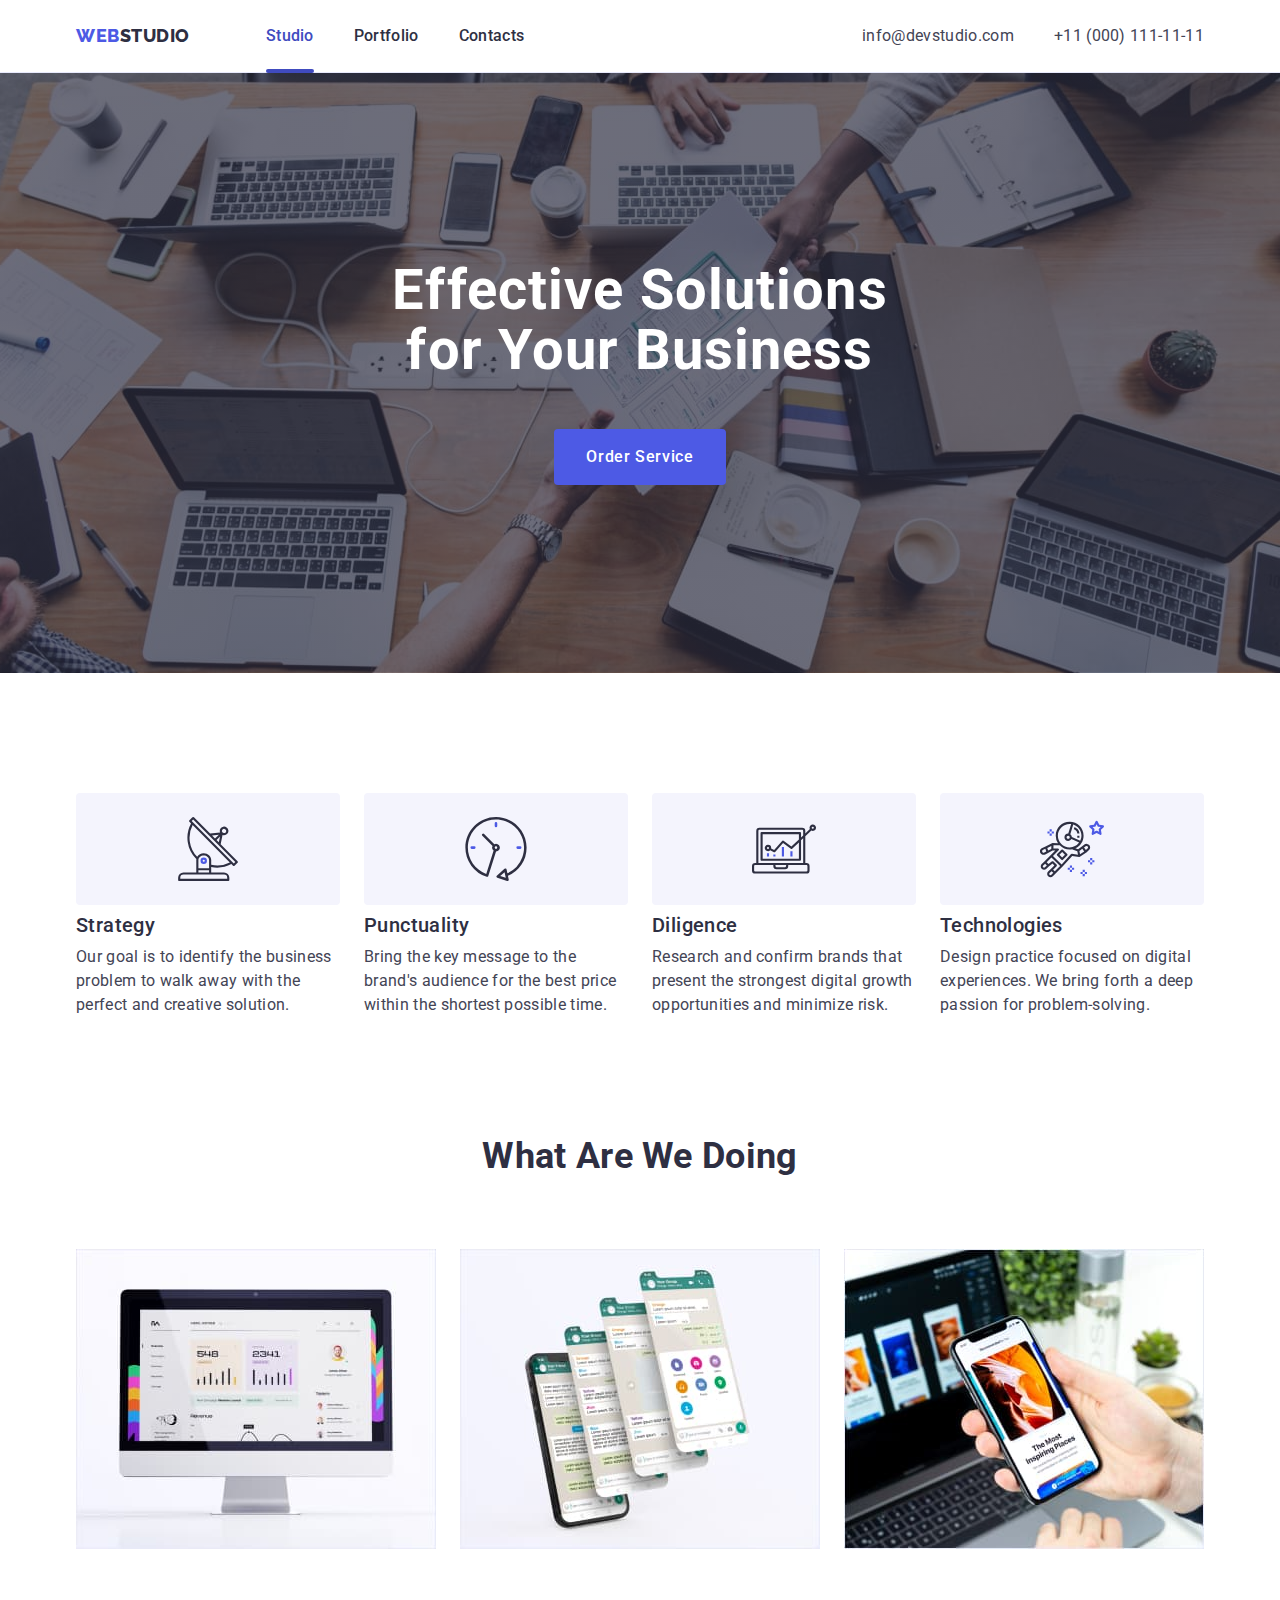
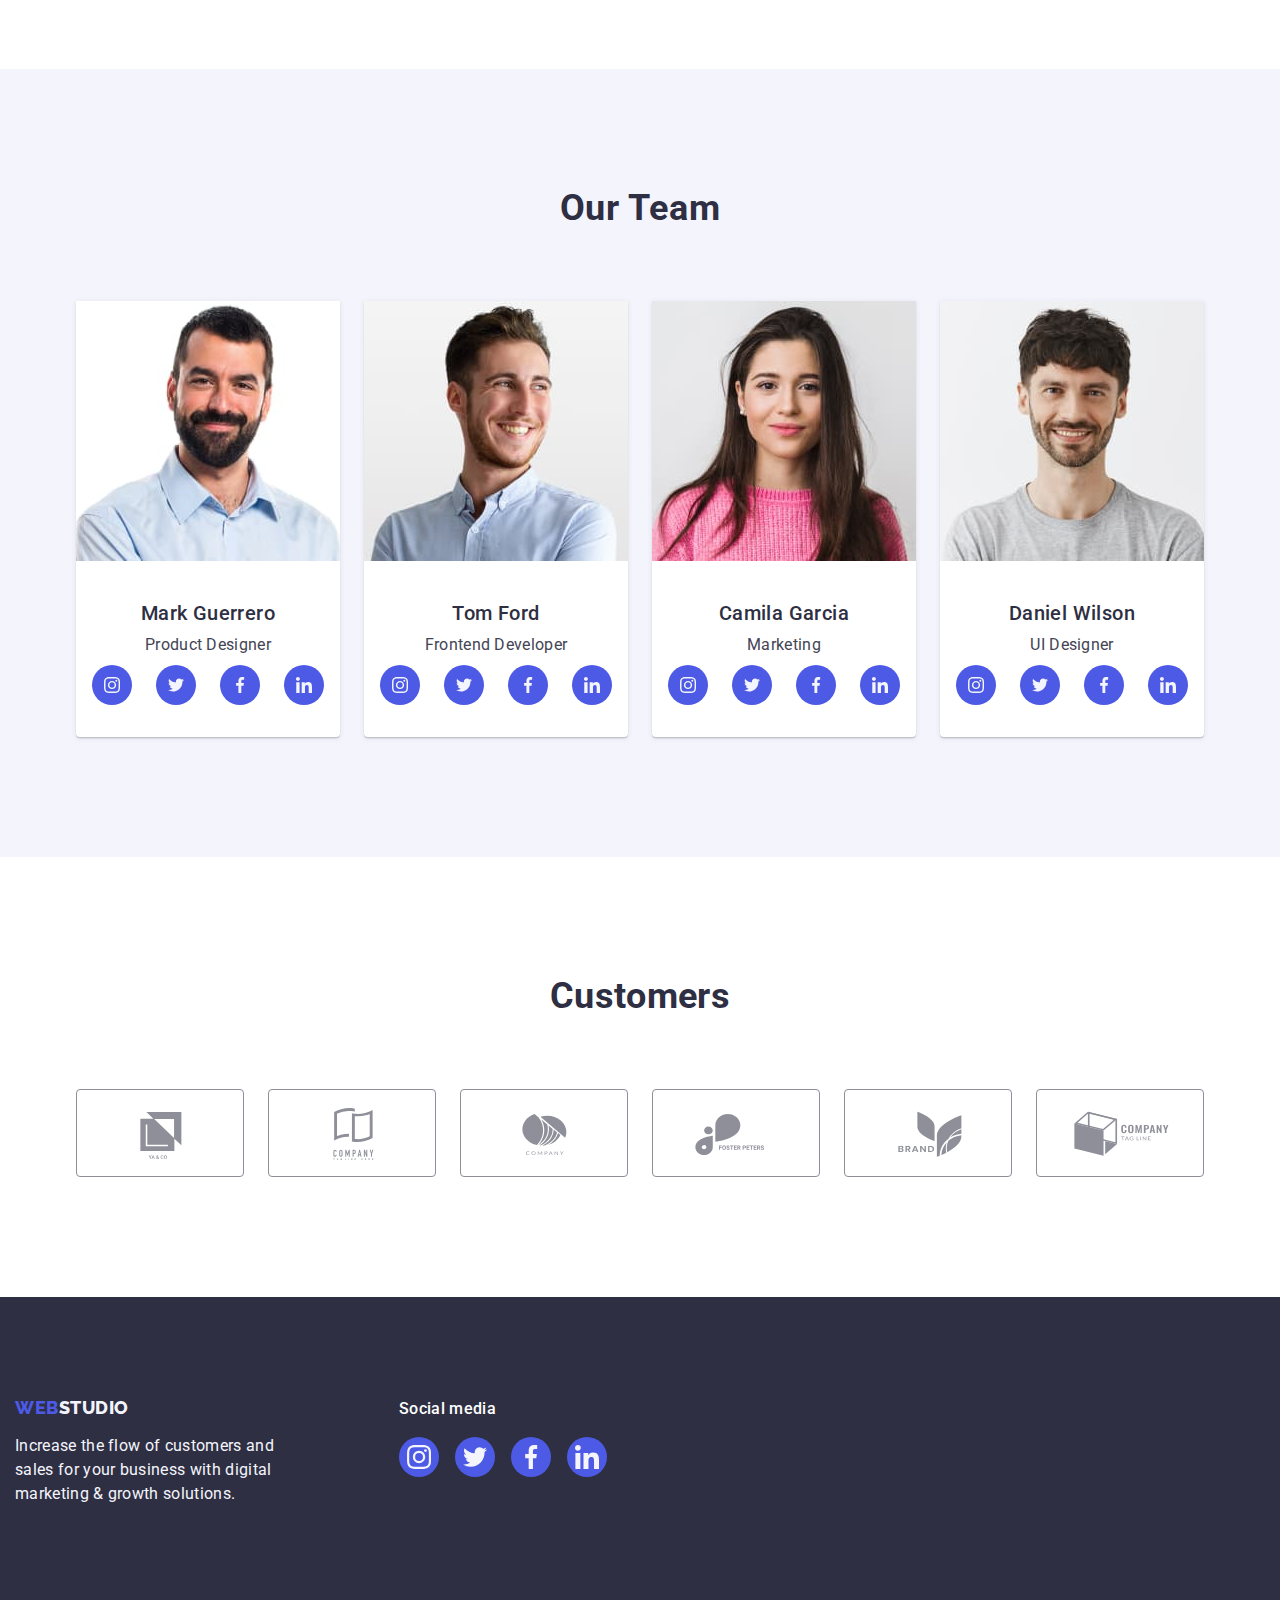
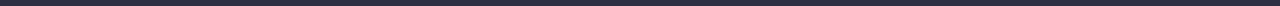
==== commit 8fa694c2: "changes" ====
--- a/index.html
+++ b/index.html
@@ -170,7 +170,7 @@
                 <p class="text-team">Product Designer</p>
                 <!-- Social block for section team -->
                 <ul class="list-team-social list">
-                  <li>
+                  <li class="social-item">
                     <a class="social-link link" href=""
                       ><svg class="social-icon" width="16" height="16">
                         <use
@@ -384,27 +384,27 @@
         <div class="social-container">
           <p class="text-footer-social">Social media</p>
           <ul class="footer-social list">
-            <li>
+            <li class="footer-social-item">
               <a class="social-link-footer link" href=""
-                ><svg class="social-icon" width="24px" height="24px">
+                ><svg class="social-icon" width="24" height="24">
                   <use href="./images/icons.svg#icon-instagram"></use></svg
               ></a>
             </li>
             <li>
               <a class="social-link-footer link" href=""
-                ><svg class="social-icon" width="24px" height="24px">
+                ><svg class="social-icon" width="24" height="24">
                   <use href="./images/icons.svg#icon-twitter"></use></svg
               ></a>
             </li>
             <li>
               <a class="social-link-footer link" href=""
-                ><svg class="social-icon" width="24px" height="24px">
+                ><svg class="social-icon" width="24" height="24">
                   <use href="./images/icons.svg#icon-facebook"></use></svg
               ></a>
             </li>
             <li>
               <a class="social-link-footer link" href=""
-                ><svg class="social-icon" width="24px" height="24px">
+                ><svg class="social-icon" width="24" height="24">
                   <use href="./images/icons.svg#icon-linkedin"></use></svg
               ></a>
             </li>
@@ -429,7 +429,7 @@
           </li>
           <li>
             <button class="input btn-name-modal">
-              <svg class="modal-name-icon" width="18px" height="18px">
+              <svg class="modal-name-icon" width="8" height="8">
                 <use href="./images/icons.svg#icon-person-black"></use>
               </svg>
             </button>
--- a/css/slyles.css
+++ b/css/slyles.css
@@ -10,6 +10,7 @@
   --btn-bg-cl: #f4f4fd;
   --title-cl: #2e2f42;
   --btn-cl-border: #e7e9fc;
+  --costumers-link-cl: #8e8f99;
 }
 
 body {
@@ -128,6 +129,7 @@
   display: block;
   padding-top: 24px;
   padding-bottom: 24px;
+  transition: color 250ms cubic-bezier(0.4, 0, 0.2, 1);
 }
 .nav-list.active::after {
   content: "";
@@ -147,8 +149,6 @@
 
 .nav-list:hover,
 .nav-list:focus {
-  ransition-duration: 250ms;
-  transition-timing-function: cubic-bezier(0.4, 0, 0.2, 1);
   color: #404bbf;
 }
 .adress {
@@ -163,12 +163,11 @@
   display: block;
   padding-top: 24px;
   padding-bottom: 24px;
+  transition: color 250ms cubic-bezier(0.4, 0, 0.2, 1);
 }
 
 .adress-list:hover,
 .adress-list:focus {
-  transition-duration: 250ms;
-  transition-timing-function: cubic-bezier(0.4, 0, 0.2, 1);
   color: #404bbf;
 }
 
@@ -213,7 +212,7 @@
       rgba(46, 47, 66, 0.7),
       rgba(46, 47, 66, 0.7)
     ),
-    url(../images/hero/people-office\ 1.png);
+    url(../images/hero/people-office.jpg);
 
   background-repeat: no-repeat;
   background-size: cover;
@@ -362,12 +361,11 @@
   align-items: center;
   background-color: #4d5ae5;
   border-radius: 50%;
+  transition: color 250ms cubic-bezier(0.4, 0, 0.2, 1);
 }
 
 .social-link:hover,
 .social-link:focus {
-  transition-duration: 250ms;
-  transition-timing-function: cubic-bezier(0.4, 0, 0.2, 1);
   background-color: #404bbf;
 }
 .social-icon {
@@ -395,22 +393,27 @@
   align-items: center;
   border: 1px solid #8e8f99;
   border-radius: 4px;
+  color: var(--costumers-link-cl);
+  transition: color 250ms cubic-bezier(0.4, 0, 0.2, 1),
+    border-color 250ms cubic-bezier(0.4, 0, 0.2, 1);
 }
 .costumers-item {
 }
-.costumers-link:hover {
+.costumers-link:hover,
+.costumers-link:focus {
   border: 1px solid #404bbf;
 }
 .costumers-link:hover .costumers-icon,
 .costumers-link:focus .costumers-icon {
-  transition-duration: 250ms;
-  transition-timing-function: cubic-bezier(0.4, 0, 0.2, 1);
-  fill: #404bbf;
+  color: #404bbf;
+  border-color: #404bbf;
 }
 .costumers-icon {
   fill: #8e8f99;
 }
 .title-costumers {
+  font-size: 36px;
+  line-height: 1.11;
   color: #2e2f42;
 
   text-align: center;
@@ -467,18 +470,17 @@
   align-items: center;
   background-color: #4d5ae5;
   border-radius: 50%;
+  transition: background-color 250ms cubic-bezier(0.4, 0, 0.2, 1);
 }
 .text-footer-social {
   font-weight: 500;
-  letter-spacing: 0.05em;
+  letter-spacing: 0.02em;
   color: #fff;
   margin-bottom: 16px;
 }
 
 .social-link-footer:hover,
 .social-link-footer:focus {
-  transition-duration: 250ms;
-  transition-timing-function: cubic-bezier(0.4, 0, 0.2, 1);
   background-color: #31d0aa;
 }
 .social-icon {
@@ -613,8 +615,9 @@
   left: 0;
   width: 100%;
   height: 100%;
-  background-color: rgba(46, 47, 66, 0.7);
-  transition: opacity 250ms ease-out, visibility 250ms ease-out;
+  background-color: rgba(46, 47, 66, 0.4);
+  transition: opacity 250ms cubic-bezier(0.4, 0, 0.2, 1),
+    visibility 250ms cubic-bezier(0.4, 0, 0.2, 1);
 }
 .backdrop.is-hidden {
   opacity: 0;
@@ -631,10 +634,12 @@
   left: 50%;
   transform: translateX(-50%) translateY(-50%);
   width: 408px;
-  height: 584px;
-  background-color: #fff;
+  min-height: 584px;
+  background-color: #fcfcfc;
+  box-shadow: 0px 1px 1px rgba(0, 0, 0, 0.14), 0px 1px 3px rgba(0, 0, 0, 0.12),
+    0px 2px 1px rgba(0, 0, 0, 0.2);
   border-radius: 4px;
-  transition: opacity 250ms ease-out, transform 250ms ease-out;
+  transition: ransform 250ms cubic-bezier(0.4, 0, 0.2, 1);
 }
 .modal-icon {
   border: 1px solid rgba(0, 0, 0, 0.1);
@@ -653,19 +658,29 @@
   height: 24px;
   padding: 0;
   border: none;
-  border-radius: 24px;
+  border-radius: 50%;
+  cursor: pointer;
+  transition: background-color 250ms cubic-bezier(0.4, 0, 0.2, 1),
+    border 250ms cubic-bezier(0.4, 0, 0.2, 1);
 }
 
 .btn-name-modal {
   width: 360px;
   height: 40px;
   border-radius: 4px;
-  border: 1px solid var(--navyblue-modal, rgba(46, 47, 66, 0.4));
-}
-.btn-name-modal {
-  background-color: transparent;
-}
+  border: 1px solid rgba(0, 0, 0, 0.1);
+  background-color: #e7e9fc;
+  cursor: pointer;
+  transition: background-color 250ms cubic-bezier(0.4, 0, 0.2, 1),
+    border 250ms cubic-bezier(0.4, 0, 0.2, 1);
+}
+.btn-name-modal:hover,
+.btn-name-modal:focus {
+  fill: #ffffff;
+}
+
 .modal-name-icon {
+  transition: fill 250ms cubic-bezier(0.4, 0, 0.2, 1);
   top: 0;
   left: 0;
 }
